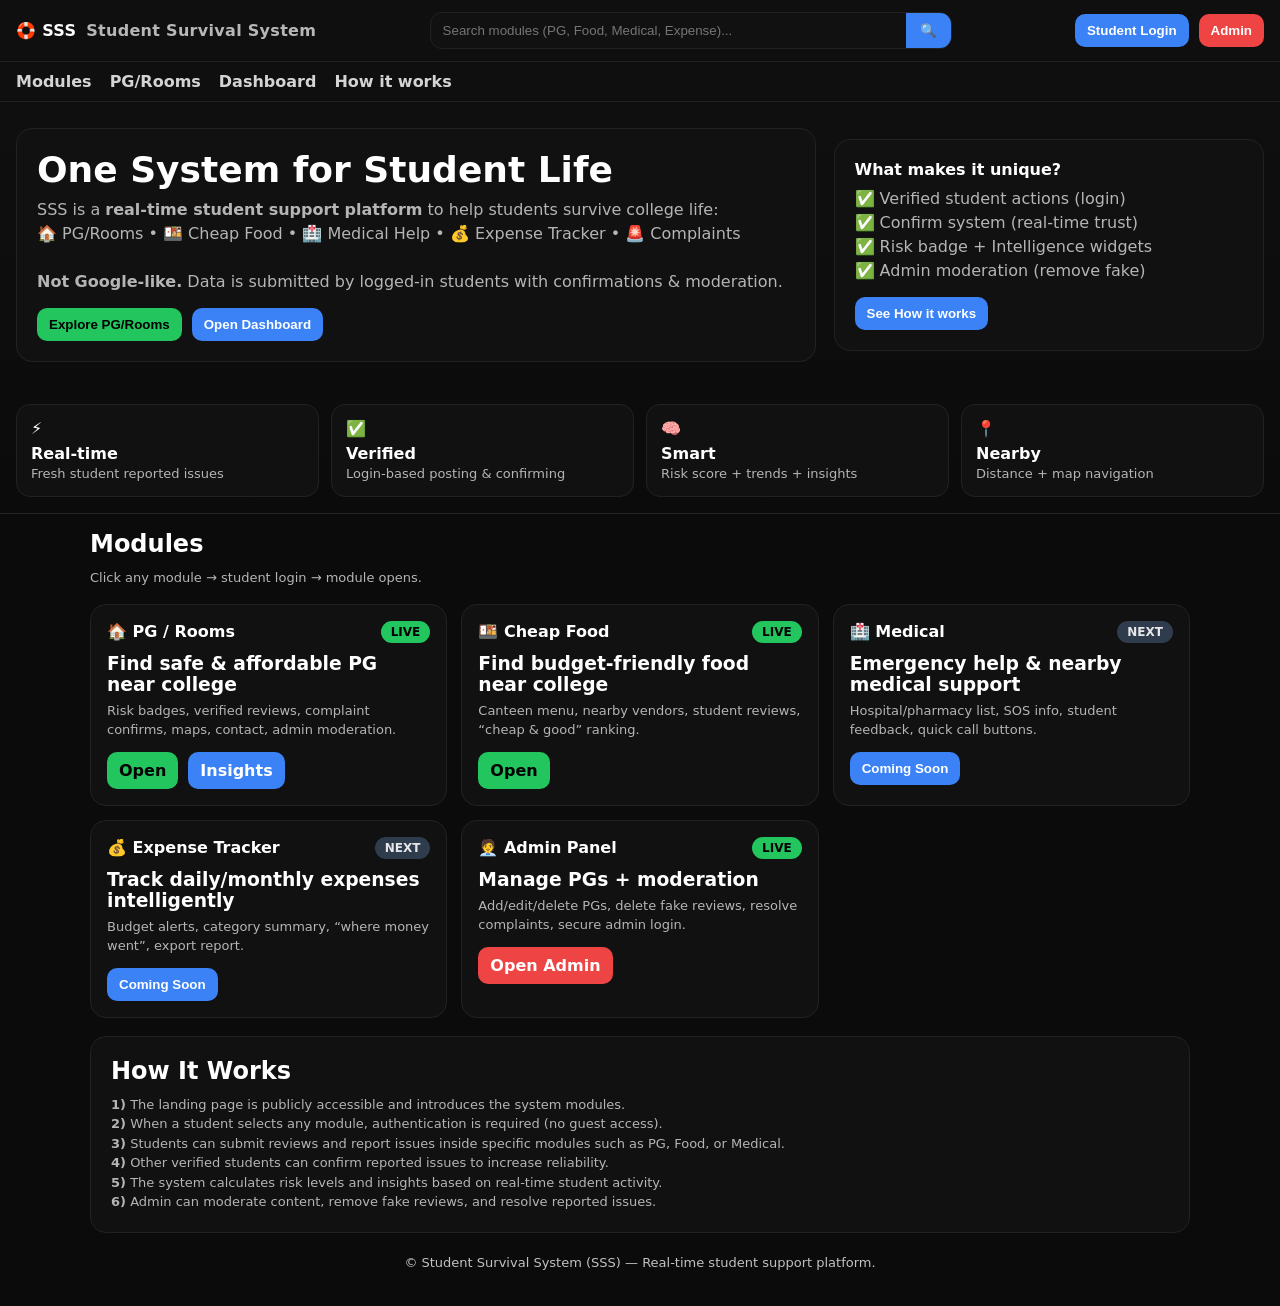
==== frontend/index.html @ 36bdc84c "Initial commit for project sss" ====
<!DOCTYPE html>
<html>
<head>
  <meta charset="UTF-8" />
  <title>Student Survival System (SSS)</title>

  <!-- Dark UI kit (create this file if not made yet) -->
  <link rel="stylesheet" href="../assets/css/ui-kit.css">

  <style>
    /* If ui-kit.css not created yet, this fallback keeps it black */
    body{ background:#0b0b0b; color:#fff; font-family:system-ui, Arial; margin:0; }
    .container{ max-width:1100px; margin:0 auto; padding:16px; }
    .topbar{ background:#0f0f0f; border-bottom:1px solid #222; }
    .nav{ display:flex; gap:14px; align-items:center; justify-content:space-between; padding:12px 16px; }
    .brand{ display:flex; gap:10px; align-items:center; font-weight:800; letter-spacing:.3px; }
    .search{ flex:1; max-width:520px; display:flex; align-items:center; background:#111; border:1px solid #222; border-radius:12px; overflow:hidden; }
    .search input{ flex:1; background:transparent; border:none; outline:none; color:#fff; padding:10px 12px; }
    .search button{ background:#3b82f6; border:none; color:#fff; padding:10px 14px; cursor:pointer; }
    .right{ display:flex; gap:10px; align-items:center; }
    .btn{ padding:9px 12px; border-radius:10px; border:none; cursor:pointer; font-weight:700; }
    .btn.blue{ background:#3b82f6; color:#fff; }
    .btn.green{ background:#22c55e; color:#000; }
    .btn.red{ background:#ef4444; color:#fff; }
    .menu{ background:#0f0f0f; border-bottom:1px solid #222; }
    .menuRow{ display:flex; gap:18px; padding:10px 16px; overflow:auto; }
    .menuRow a{ color:#eaeaea; text-decoration:none; font-weight:700; opacity:.9; }
    .menuRow a:hover{ opacity:1; }
    .hero{ background:linear-gradient(180deg,#0f0f0f,#0b0b0b); border-bottom:1px solid #222; }
    .heroGrid{ display:grid; grid-template-columns:1.3fr .7fr; gap:18px; padding:26px 16px; align-items:center; }
    .heroCard{ background:#111; border:1px solid #222; border-radius:16px; padding:20px; }
    .heroTitle{ font-size:36px; margin:0; }
    .heroSub{ color:#b5b5b5; margin-top:8px; line-height:1.5; }
    .heroActions{ margin-top:14px; display:flex; gap:10px; flex-wrap:wrap; }
    .featureRow{ display:grid; grid-template-columns:repeat(4,1fr); gap:12px; padding:16px; }
    .feature{ background:#111; border:1px solid #222; border-radius:14px; padding:14px; }
    .feature b{ display:block; margin-top:6px; }
    .feature span{ color:#b5b5b5; font-size:13px; }
    .grid{ display:grid; grid-template-columns:repeat(3,1fr); gap:14px; margin-top:16px; }
    .mod{ background:#111; border:1px solid #222; border-radius:16px; padding:16px; cursor:pointer; transition:.15s; }
    .mod:hover{ transform:translateY(-2px); border-color:#333; }
    .modTop{ display:flex; justify-content:space-between; align-items:center; }
    .tag{ padding:4px 10px; border-radius:999px; font-size:12px; font-weight:800; }
    .tLive{ background:#22c55e; color:#000; }
    .tSoon{ background:#334155; color:#fff; opacity:.9; }
    .mod h3{ margin:10px 0 6px 0; }
    .muted{ color:#b5b5b5; font-size:13px; line-height:1.5; }
    .modBtns{ display:flex; gap:10px; margin-top:12px; flex-wrap:wrap; }
    .linkBtn{ text-decoration:none; display:inline-block; }
    .foot{ margin-top:22px; opacity:.75; font-size:13px; text-align:center; padding-bottom:20px; }
    @media(max-width:900px){ .heroGrid{ grid-template-columns:1fr; } .grid{ grid-template-columns:1fr; } .featureRow{ grid-template-columns:1fr 1fr; } }
    @media(max-width:520px){ .featureRow{ grid-template-columns:1fr; } }
  </style>

</head>

<body>

<!-- TOP BAR -->
<div class="topbar">
  <div class="nav">
    <div class="brand">🛟 SSS <span style="opacity:.7;font-weight:700;">Student Survival System</span></div>

    <div class="search">
      <input id="q" placeholder="Search modules (PG, Food, Medical, Expense)..." />
      <button onclick="quickSearch()">🔍</button>
    </div>

    <div class="right">
  <span id="studentStatus" style="opacity:.85;font-weight:700;"></span>

  <button class="btn blue" id="studentLoginBtn">Student Login</button>

  <button class="btn red" id="studentLogoutBtn" style="display:none;">Logout</button>

  <button class="btn red" onclick="goAdmin()">Admin</button>
</div>
  </div>
</div>

<!-- MENU -->
<div class="menu">
  <div class="menuRow">
    <a href="#" onclick="scrollToMods();return false;">Modules</a>
    <a href="#" onclick="goStudent('pg.html');return false;">PG/Rooms</a>
    
    <a href="#" onclick="goStudent('dashboard.html');return false;">Dashboard</a>
    <a href="#" onclick="scrollToHow();return false;">How it works</a>
  </div>
</div>

<!-- HERO -->
<div class="hero">
  <div class="heroGrid">
    <div class="heroCard">
      <h1 class="heroTitle">One System for Student Life</h1>
      <div class="heroSub">
        SSS is a <b>real-time student support platform</b> to help students survive college life:
        <br>🏠 PG/Rooms • 🍱 Cheap Food • 🏥 Medical Help • 💰 Expense Tracker • 🚨 Complaints
        <br><br>
        <b>Not Google-like.</b> Data is submitted by logged-in students with confirmations & moderation.
      </div>

      <div class="heroActions">
        <button class="btn green" onclick="goStudent('pg.html')">Explore PG/Rooms</button>
        <button class="btn blue" onclick="goStudent('dashboard.html')">Open Dashboard</button>
      </div>
    </div>

    <div class="heroCard">
      <b>What makes it unique?</b>
      <div class="heroSub">
        ✅ Verified student actions (login)<br>
        ✅ Confirm system (real-time trust)<br>
        ✅ Risk badge + Intelligence widgets<br>
        ✅ Admin moderation (remove fake)<br>
      </div>
      <div class="heroActions">
        <button class="btn blue" onclick="scrollToHow()">See How it works</button>
      </div>
    </div>
  </div>

  <!-- Feature Row -->
  <div class="featureRow">
    <div class="feature">⚡ <b>Real-time</b><span>Fresh student reported issues</span></div>
    <div class="feature">✅ <b>Verified</b><span>Login-based posting & confirming</span></div>
    <div class="feature">🧠 <b>Smart</b><span>Risk score + trends + insights</span></div>
    <div class="feature">📍 <b>Nearby</b><span>Distance + map navigation</span></div>
  </div>
</div>

<!-- MODULES -->
<div class="container" id="mods">
  <h2 style="margin:0 0 10px 0;">Modules</h2>
  <div class="muted">Click any module → student login → module opens.</div>

  <div class="grid">

    <!-- PG -->
    <div class="mod" onclick="goStudent('pg.html')">
      <div class="modTop">
        <b>🏠 PG / Rooms</b>
        <span class="tag tLive">LIVE</span>
      </div>
      <h3>Find safe & affordable PG near college</h3>
      <div class="muted">
        Risk badges, verified reviews, complaint confirms, maps, contact, admin moderation.
      </div>
      <div class="modBtns">
        <a class="linkBtn btn green" href="#" onclick="goStudent('pg.html');event.stopPropagation();return false;">Open</a>
        <a class="linkBtn btn blue" href="#" onclick="goStudent('dashboard.html');event.stopPropagation();return false;">Insights</a>
      </div>
    </div>


    <!-- Food -->
    <div class="mod" onclick="location.href='food.html'">
      <div class="modTop">
        <b>🍱 Cheap Food</b>
        <span class="tag tLive">LIVE</span>
      </div>
      <h3>Find budget-friendly food near college</h3>
      <div class="muted">
        Canteen menu, nearby vendors, student reviews, “cheap & good” ranking.
      </div>
      <div class="modBtns">
        <a class="linkBtn btn green" href="food.html" onclick="event.stopPropagation();">Open</a>
      </div>
    </div>

    <!-- Medical -->
    <div class="mod" onclick="goStudent('#')">
      <div class="modTop">
        <b>🏥 Medical</b>
        <span class="tag tSoon">NEXT</span>
      </div>
      <h3>Emergency help & nearby medical support</h3>
      <div class="muted">
        Hospital/pharmacy list, SOS info, student feedback, quick call buttons.
      </div>
      <div class="modBtns">
        <button class="btn blue" onclick="event.stopPropagation();alert('Medical module will be added next');">Coming Soon</button>
      </div>
    </div>

    <!-- Expense -->
    <div class="mod" onclick="goStudent('#')">
      <div class="modTop">
        <b>💰 Expense Tracker</b>
        <span class="tag tSoon">NEXT</span>
      </div>
      <h3>Track daily/monthly expenses intelligently</h3>
      <div class="muted">
        Budget alerts, category summary, “where money went”, export report.
      </div>
      <div class="modBtns">
        <button class="btn blue" onclick="event.stopPropagation();alert('Expense tracker will be added next');">Coming Soon</button>
      </div>
    </div>

    <!-- Admin -->
    <div class="mod" onclick="goAdmin()">
      <div class="modTop">
        <b>🧑‍💼 Admin Panel</b>
        <span class="tag tLive">LIVE</span>
      </div>
      <h3>Manage PGs + moderation</h3>
      <div class="muted">
        Add/edit/delete PGs, delete fake reviews, resolve complaints, secure admin login.
      </div>
      <div class="modBtns">
        <a class="linkBtn btn red" href="#" onclick="goAdmin();event.stopPropagation();return false;">Open Admin</a>
      </div>
    </div>

  </div>

  <!-- HOW IT WORKS -->
  <div class="heroCard" id="how" style="margin-top:18px;">
  <h2 style="margin:0 0 10px 0;">How It Works</h2>
  <div class="muted">
    <b>1)</b> The landing page is publicly accessible and introduces the system modules.<br>
    <b>2)</b> When a student selects any module, authentication is required (no guest access).<br>
    <b>3)</b> Students can submit reviews and report issues inside specific modules such as PG, Food, or Medical.<br>
    <b>4)</b> Other verified students can confirm reported issues to increase reliability.<br>
    <b>5)</b> The system calculates risk levels and insights based on real-time student activity.<br>
    <b>6)</b> Admin can moderate content, remove fake reviews, and resolve reported issues.
  </div>
</div>


  <div class="foot">
    © Student Survival System (SSS) — Real-time student support platform.
  </div>
</div>

<script>

  
let IS_LOGGED_IN = false;

async function initStudentAuth() {
  try {
    const res = await fetch("../backend/auth/me.php", { cache: "no-store" });
    const me = await res.json();

    IS_LOGGED_IN = !!me.loggedIn;

    const statusEl = document.getElementById("studentStatus");
    const loginBtn = document.getElementById("studentLoginBtn");
    const logoutBtn = document.getElementById("studentLogoutBtn");

    if (IS_LOGGED_IN) {
      if (statusEl) statusEl.textContent = "👤 " + (me.student_name || "Student");

      if (loginBtn) {
        loginBtn.textContent = "Open Dashboard";
        loginBtn.onclick = () => window.location.href = "dashboard.html";
      }

      if (logoutBtn) {
        logoutBtn.style.display = "inline-block";
        logoutBtn.onclick = () => {
          fetch("../backend/auth/logout.php")
            .then(() => window.location.href = "index.html");
        };
      }
    } else {
      if (statusEl) statusEl.textContent = "";

      if (loginBtn) {
        loginBtn.textContent = "Student Login";
        loginBtn.onclick = () => window.location.href = "login.html?next=index.html";
      }

      if (logoutBtn) logoutBtn.style.display = "none";
    }
  } catch (e) {
    IS_LOGGED_IN = false;
  }
}


  function goStudent(page){
  if(page === "#" || !page){
    alert("This module will be added next.");
    return;
  }

  // ✅ If already logged in → open module directly
  if(IS_LOGGED_IN){
    window.location.href = page;
    return;
  }

  // ❌ Not logged in → go login first
  window.location.href = "login.html?next=" + encodeURIComponent(page);
}


function goAdmin(){
  // admin login page in backend/admin
  window.location.href = "../backend/admin/login.php";
}

function scrollToMods(){
  document.getElementById("mods").scrollIntoView({behavior:"smooth"});
}

function scrollToHow(){
  document.getElementById("how").scrollIntoView({behavior:"smooth"});
}

function quickSearch(){
  const q = (document.getElementById("q").value || "").toLowerCase();
  if(q.includes("pg")) return goStudent("pg.html");
  if(q.includes("dash")) return goStudent("dashboard.html");
  if(q.includes("food")) return window.location.href="food.html";
  if(q.includes("medical")) return alert("Medical module will be added next.");
  if(q.includes("expense")) return alert("Expense module will be added next.");
  alert("Try: pg, complaints, dashboard, food, medical, expense");
}

 initStudentAuth();
</script>

</body>
</html>
---- assets/css/ui-kit.css ----
/* UI KIT - Dark theme */
:root{
  --bg:#0b0b0b;
  --card:#111;
  --card2:#161616;
  --border:#222;
  --text:#fff;
  --muted:#b5b5b5;
  --blue:#3b82f6;
  --green:#22c55e;
  --red:#ef4444;
  --yellow:#facc15;
}

body{
  margin:0;
  font-family:system-ui, Arial;
  background:var(--bg);
  color:var(--text);
}

.container{
  max-width:1100px;
  margin:0 auto;
  padding:16px;
}

.topbar{
  background:#0f0f0f;
  border-bottom:1px solid var(--border);
}

.nav{
  display:flex;
  gap:14px;
  align-items:center;
  justify-content:space-between;
  padding:12px 16px;
}

.brand{
  display:flex;
  gap:10px;
  align-items:center;
  font-weight:800;
  letter-spacing:.3px;
}

.search{
  flex:1;
  max-width:520px;
  display:flex;
  align-items:center;
  background:var(--card);
  border:1px solid var(--border);
  border-radius:12px;
  overflow:hidden;
}

.search input{
  flex:1;
  background:transparent;
  border:none;
  outline:none;
  color:var(--text);
  padding:10px 12px;
}

.search button{
  background:var(--blue);
  border:none;
  color:#fff;
  padding:10px 14px;
  cursor:pointer;
}

.right{
  display:flex;
  gap:10px;
  align-items:center;
}

.pill{
  padding:6px 10px;
  background:var(--card);
  border:1px solid var(--border);
  border-radius:999px;
  font-size:13px;
  color:var(--muted);
}

.btn{
  padding:9px 12px;
  border-radius:10px;
  border:none;
  cursor:pointer;
  font-weight:700;
}
.btn.red{ background:var(--red); color:#fff; }
.btn.green{ background:var(--green); color:#000; }
.btn.blue{ background:var(--blue); color:#fff; }

.menu{
  background:#0f0f0f;
  border-bottom:1px solid var(--border);
}
.menuRow{
  display:flex;
  gap:18px;
  padding:10px 16px;
  overflow:auto;
}
.menuRow a{
  color:#eaeaea;
  text-decoration:none;
  font-weight:700;
  opacity:.9;
}
.menuRow a:hover{ opacity:1; }

.hero{
  background:linear-gradient(180deg,#0f0f0f, #0b0b0b);
  border-bottom:1px solid var(--border);
}
.heroGrid{
  display:grid;
  grid-template-columns:1.3fr .7fr;
  gap:18px;
  padding:26px 16px;
  align-items:center;
}
.heroCard{
  background:var(--card);
  border:1px solid var(--border);
  border-radius:16px;
  padding:20px;
}
.heroTitle{ font-size:34px; margin:0; }
.heroSub{ color:var(--muted); margin-top:8px; line-height:1.4; }
.heroActions{ margin-top:14px; display:flex; gap:10px; flex-wrap:wrap; }

.featureRow{
  display:grid;
  grid-template-columns:repeat(4,1fr);
  gap:12px;
  padding:16px;
}
.feature{
  background:var(--card);
  border:1px solid var(--border);
  border-radius:14px;
  padding:14px;
}
.feature b{ display:block; margin-top:6px; }
.feature span{ color:var(--muted); font-size:13px; }

@media(max-width:900px){
  .heroGrid{ grid-template-columns:1fr; }
  .featureRow{ grid-template-columns:1fr 1fr; }
}
@media(max-width:520px){
  .featureRow{ grid-template-columns:1fr; }
}
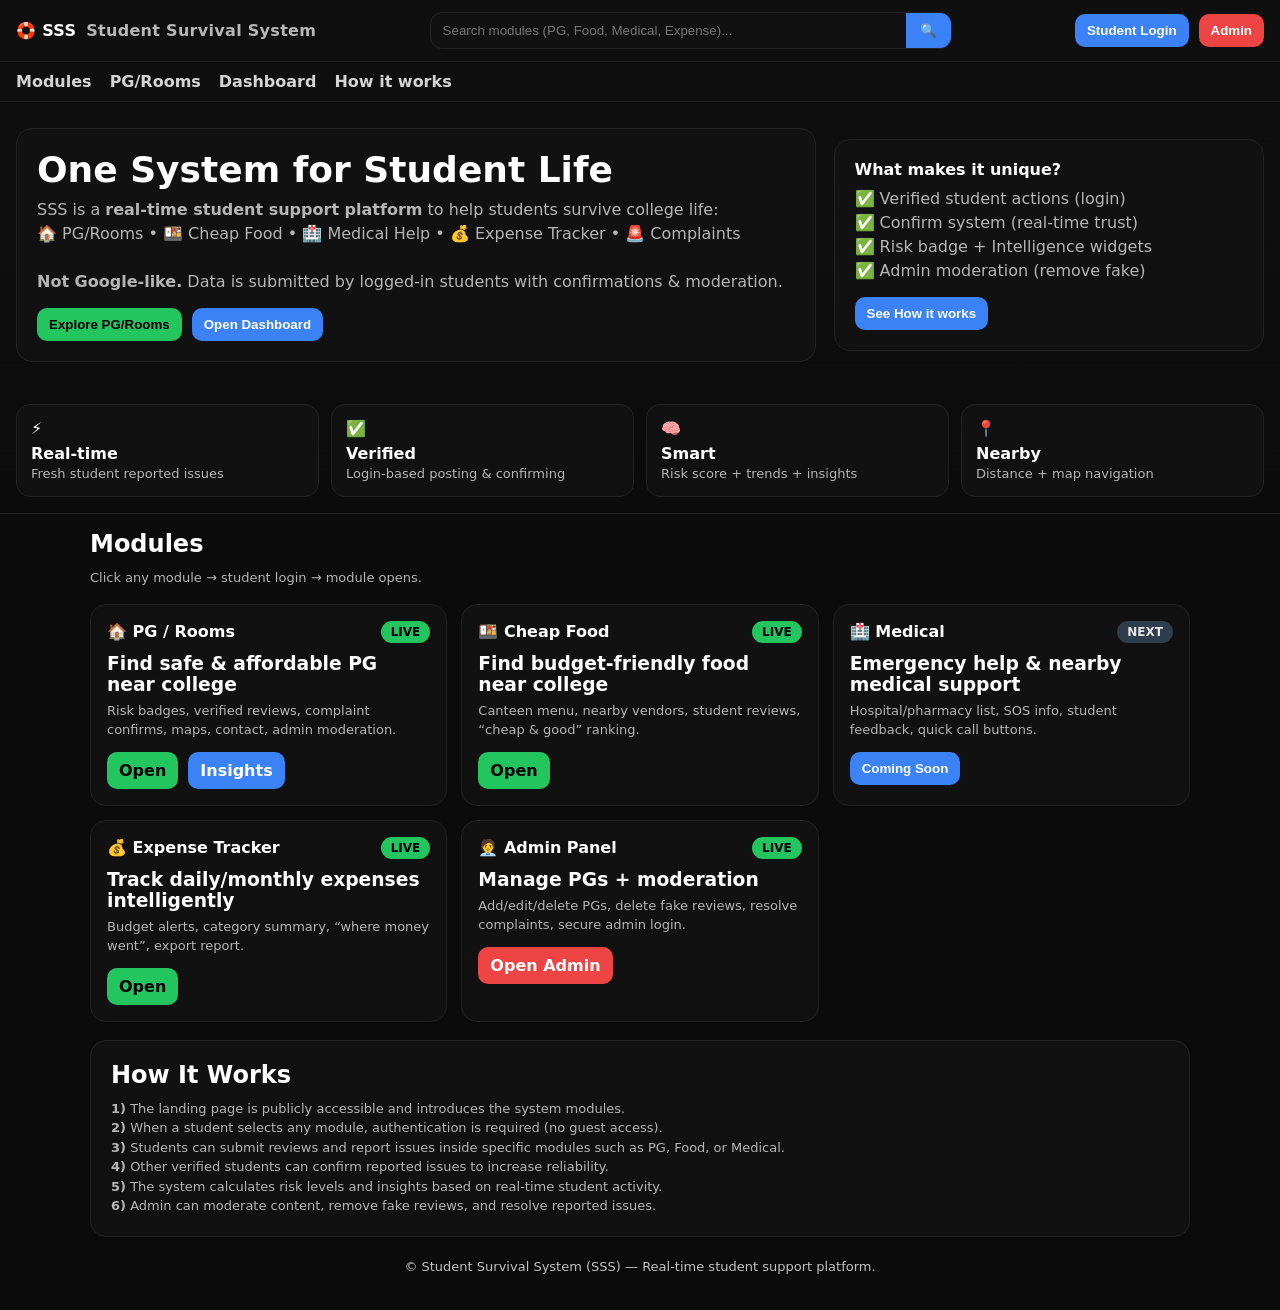
==== commit ad9c2583: "expense tracker module added with basic UI and API endpoints for adding, listing, summarizing expens" ====
--- a/frontend/index.html
+++ b/frontend/index.html
@@ -4,11 +4,11 @@
   <meta charset="UTF-8" />
   <title>Student Survival System (SSS)</title>
 
-  <!-- Dark UI kit (create this file if not made yet) -->
+  
   <link rel="stylesheet" href="../assets/css/ui-kit.css">
 
   <style>
-    /* If ui-kit.css not created yet, this fallback keeps it black */
+    
     body{ background:#0b0b0b; color:#fff; font-family:system-ui, Arial; margin:0; }
     .container{ max-width:1100px; margin:0 auto; padding:16px; }
     .topbar{ background:#0f0f0f; border-bottom:1px solid #222; }
@@ -185,17 +185,17 @@
     </div>
 
     <!-- Expense -->
-    <div class="mod" onclick="goStudent('#')">
+    <div class="mod" onclick="goStudent('expense.html')">
       <div class="modTop">
         <b>💰 Expense Tracker</b>
-        <span class="tag tSoon">NEXT</span>
+        <span class="tag tLive">LIVE</span>
       </div>
       <h3>Track daily/monthly expenses intelligently</h3>
       <div class="muted">
         Budget alerts, category summary, “where money went”, export report.
       </div>
       <div class="modBtns">
-        <button class="btn blue" onclick="event.stopPropagation();alert('Expense tracker will be added next');">Coming Soon</button>
+       <a class="linkBtn btn green" href="expense.html" onclick="event.stopPropagation();">Open</a>  
       </div>
     </div>
 
@@ -318,7 +318,7 @@
   if(q.includes("dash")) return goStudent("dashboard.html");
   if(q.includes("food")) return window.location.href="food.html";
   if(q.includes("medical")) return alert("Medical module will be added next.");
-  if(q.includes("expense")) return alert("Expense module will be added next.");
+  if(q.includes("expense")) return window.location.href="expense.html";
   alert("Try: pg, complaints, dashboard, food, medical, expense");
 }
 
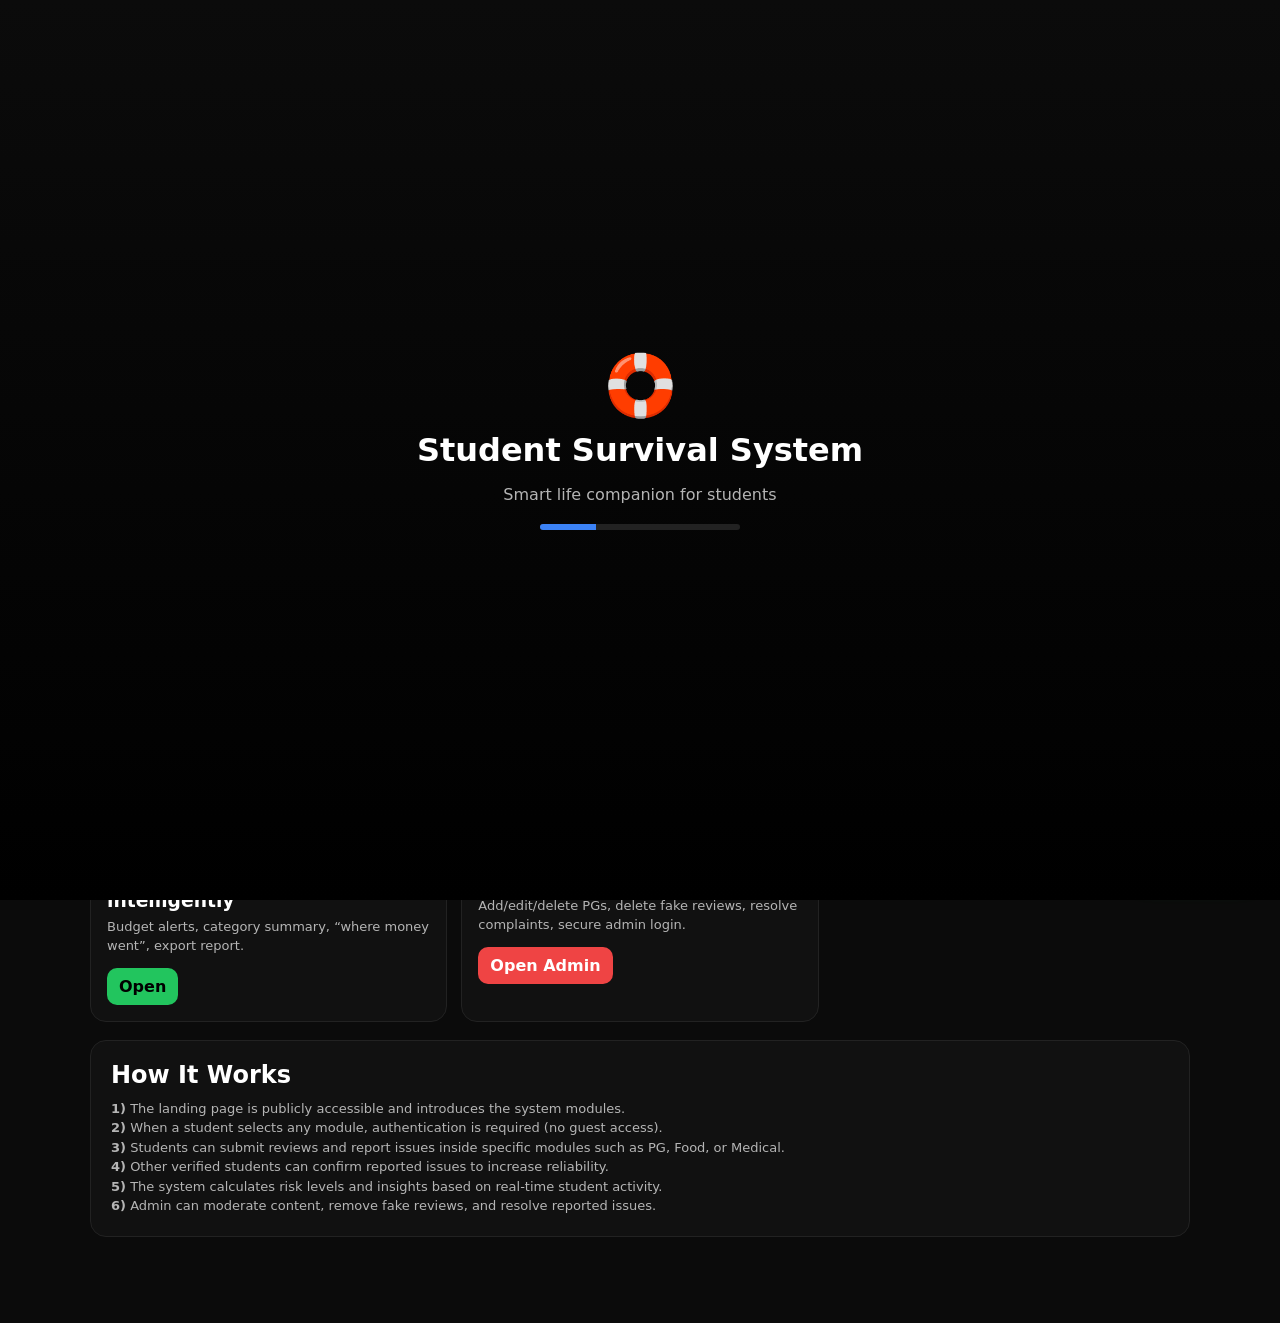
==== commit 2f765386: "last stage of the commit ." ====
--- a/frontend/index.html
+++ b/frontend/index.html
@@ -8,6 +8,40 @@
   <link rel="stylesheet" href="../assets/css/ui-kit.css">
 
   <style>
+
+    /* ===== STICKY HEADER ===== */
+.topbar{
+  position: sticky;
+  top: 0;
+  z-index: 1000;
+}
+
+/* ===== STICKY MENU ===== */
+.menu{
+  position: sticky;
+  top: 60px; /* adjust if needed */
+  z-index: 999;
+}
+
+/* ===== FOOTER FIX ===== */
+body{
+  display: flex;
+  flex-direction: column;
+  min-height: 100vh;
+}
+
+.container{
+  flex: 1;
+}
+
+/* ===== STICKY FOOTER ===== */
+.foot{
+  position: sticky;
+  bottom: 0;
+  background:#0f0f0f;
+  border-top:1px solid #222;
+  padding:12px;
+}
     
     body{ background:#0b0b0b; color:#fff; font-family:system-ui, Arial; margin:0; }
     .container{ max-width:1100px; margin:0 auto; padding:16px; }
@@ -50,11 +84,200 @@
     .foot{ margin-top:22px; opacity:.75; font-size:13px; text-align:center; padding-bottom:20px; }
     @media(max-width:900px){ .heroGrid{ grid-template-columns:1fr; } .grid{ grid-template-columns:1fr; } .featureRow{ grid-template-columns:1fr 1fr; } }
     @media(max-width:520px){ .featureRow{ grid-template-columns:1fr; } }
+
+    /* 🔥 SPLASH FULL SCREEN */
+#splash{
+  position:fixed;
+  top:0; left:0;
+  width:100%;
+  height:100vh;
+  background:linear-gradient(180deg,#0b0b0b,#000);
+  display:flex;
+  align-items:center;
+  justify-content:center;
+  z-index:99999;
+  transition:opacity 1s ease, visibility 1s;
+}
+
+.splash-box{
+  text-align:center;
+  animation:fadeIn 1.5s ease;
+}
+
+/* 🛟 LOGO ANIMATION */
+.logo{
+  font-size:60px;
+  animation:logoPop 1.5s ease;
+}
+
+@keyframes logoPop{
+  0%{ transform:scale(0.5); opacity:0; }
+  60%{ transform:scale(1.2); }
+  100%{ transform:scale(1); opacity:1; }
+}
+
+.splash-box h1{
+  margin:10px 0 5px;
+}
+
+.splash-box p{
+  opacity:0.7;
+}
+
+/* 📊 PROGRESS BAR */
+.progress{
+  width:200px;
+  height:6px;
+  background:#222;
+  border-radius:10px;
+  margin:20px auto;
+  overflow:hidden;
+}
+
+#bar{
+  width:0%;
+  height:100%;
+  background:#3b82f6;
+  transition:width 0.2s;
+}
+
+/* FADE OUT */
+.hide{
+  opacity:0;
+  visibility:hidden;
+}
+
+/* TEXT FADE */
+@keyframes fadeIn{
+  from{opacity:0; transform:translateY(10px);}
+  to{opacity:1; transform:translateY(0);}
+}
+
+/* ===== AI UI ===== */
+#aiContainer{
+  position:fixed;
+  bottom:20px;
+  right:20px;
+  z-index:999;
+  display:flex;
+  flex-direction:column;
+  align-items:flex-end;
+}
+
+#aiBtn{
+  padding:12px 18px;
+  border-radius:30px;
+  background:#0f172a;
+  color:#22c55e;
+  border:2px solid #22c55e;
+  font-weight:bold;
+  cursor:pointer;
+
+  box-shadow:
+    0 0 5px #22c55e,
+    0 0 10px #22c55e,
+    0 0 20px #22c55e;
+
+  transition:0.3s;
+  animation: floatLR 4s infinite ease-in-out;
+}
+
+#aiBtn:hover{
+  transform:scale(1.1);
+  box-shadow:
+    0 0 10px #22c55e,
+    0 0 20px #22c55e,
+    0 0 40px #22c55e;
+}
+
+#aiBox{
+  width:300px;
+  background:#020617;
+  border:1px solid #1f2937;
+  border-radius:12px;
+  padding:10px;
+  margin-bottom:10px;
+  display:none;
+  flex-direction:column;
+}
+
+#chatArea{
+  height:200px;
+  overflow:auto;
+  font-size:14px;
+  margin-bottom:8px;
+}
+
+#aiInput{
+  width:100%;
+  padding:8px;
+  border-radius:8px;
+  border:none;
+  margin-bottom:6px;
+  background:#111827;
+  color:white;
+}
+
+#aiBox button{
+  width:100%;
+  padding:8px;
+  border:none;
+  border-radius:8px;
+  background:#22c55e;
+  cursor:pointer;
+}
+
+@keyframes floatLR{
+  0% { transform: translateX(0px); }
+  50% { transform: translateX(-10px); }
+  100% { transform: translateX(0px); }
+}
+
+/* CHAT BUBBLES */
+.msg{
+  padding:8px 10px;
+  border-radius:10px;
+  margin-bottom:6px;
+  max-width:80%;
+}
+
+.user{
+  background:#22c55e;
+  color:#000;
+  align-self:flex-end;
+}
+
+.bot{
+  background:#1f2937;
+  color:#fff;
+  align-self:flex-start;
+}
   </style>
 
 </head>
 
 <body>
+
+  <!-- 🔥 ULTRA SPLASH SCREEN -->
+<div id="splash">
+  <div class="splash-box">
+
+    <!-- LOGO -->
+    <div class="logo">🛟</div>
+
+    <h1>Student Survival System</h1>
+    <p>Smart life companion for students</p>
+
+    <!-- PROGRESS BAR -->
+    <div class="progress">
+      <div id="bar"></div>
+    </div>
+
+  </div>
+</div>
+
+<!-- 🔊 SOUND -->
+<audio id="introSound" src="https://cdn.pixabay.com/download/audio/2022/03/15/audio_c8b1c9a9f2.mp3?filename=interface-124464.mp3"></audio>
 
 <!-- TOP BAR -->
 <div class="topbar">
@@ -170,17 +393,17 @@
     </div>
 
     <!-- Medical -->
-    <div class="mod" onclick="goStudent('#')">
+    <div class="mod" onclick="goStudent('medical.html')">
       <div class="modTop">
         <b>🏥 Medical</b>
-        <span class="tag tSoon">NEXT</span>
+        <span class="tag tLive">LIVE</span>
       </div>
       <h3>Emergency help & nearby medical support</h3>
       <div class="muted">
         Hospital/pharmacy list, SOS info, student feedback, quick call buttons.
       </div>
       <div class="modBtns">
-        <button class="btn blue" onclick="event.stopPropagation();alert('Medical module will be added next');">Coming Soon</button>
+        <a class="linkBtn btn green" href="medical.html" onclick="event.stopPropagation();">Open</a>
       </div>
     </div>
 
@@ -317,13 +540,221 @@
   if(q.includes("pg")) return goStudent("pg.html");
   if(q.includes("dash")) return goStudent("dashboard.html");
   if(q.includes("food")) return window.location.href="food.html";
-  if(q.includes("medical")) return alert("Medical module will be added next.");
+  if(q.includes("medical")) return window.location.href="medical.html";
   if(q.includes("expense")) return window.location.href="expense.html";
   alert("Try: pg, complaints, dashboard, food, medical, expense");
 }
 
  initStudentAuth();
+
+ // 🔥 SPLASH LOGIC
+window.addEventListener("load", ()=>{
+
+  const bar = document.getElementById("bar");
+  const splash = document.getElementById("splash");
+  const sound = document.getElementById("introSound");
+
+  let progress = 0;
+
+  // 🔊 play sound (only once)
+  setTimeout(()=>{
+    sound.play().catch(()=>{});
+  },300);
+
+  // 📊 progress animation
+  const interval = setInterval(()=>{
+    progress += Math.random()*20;
+
+    if(progress >= 100){
+      progress = 100;
+      clearInterval(interval);
+
+      // hide splash
+      setTimeout(()=>{
+        splash.classList.add("hide");
+      },400);
+    }
+
+    bar.style.width = progress + "%";
+
+  },400);
+
+});
+
+
 </script>
-
+<script>
+function toggleAI(){
+  const box = document.getElementById("aiBox");
+  box.style.display = box.style.display==="none" ? "block" : "none";
+}
+
+function addMsg(text, isUser=false){
+  const div = document.createElement("div");
+  div.style.marginBottom="6px";
+  div.innerHTML = isUser ? "🧑 "+text : "🤖 "+text;
+  document.getElementById("chatArea").appendChild(div);
+}
+
+
+async function sendAI(){
+  const input = document.getElementById("aiInput");
+  const msg = input.value.trim();
+  if(!msg) return;
+
+  addMsg(msg, true);
+  input.value="";
+
+  try{
+    const res = await fetch("../backend/api/ai-chat.php", {
+      method:"POST",
+      headers:{ "Content-Type":"application/json" },
+      body: JSON.stringify({ message: msg })
+    });
+
+    const data = await res.json();
+
+    const reply =
+      data.choices?.[0]?.message?.content || "No response";
+
+    addMsg(reply);
+
+  }catch(err){
+    addMsg("❌ AI not working");
+  }
+}
+
+</script>
+<script>
+function addMsg(text, isUser=false){
+  const div = document.createElement("div");
+  div.style.marginBottom="8px";
+  div.innerHTML = isUser ? "🧑 " + text : "🤖 " + text;
+  document.getElementById("chatArea").appendChild(div);
+  div.scrollIntoView();
+}
+
+function analyzeIntent(msg){
+  msg = msg.toLowerCase();
+
+  return {
+    project: msg.includes("project") || msg.includes("sss"),
+    pg: msg.includes("pg") || msg.includes("hostel"),
+    complaint: msg.includes("complaint") || msg.includes("issue"),
+    review: msg.includes("review") || msg.includes("rating"),
+    medical: msg.includes("medical") || msg.includes("hospital"),
+    food: msg.includes("food") || msg.includes("mess"),
+    tech: msg.includes("tech") || msg.includes("technology"),
+    benefit: msg.includes("benefit") || msg.includes("why"),
+    working: msg.includes("how") || msg.includes("working"),
+    emergency: msg.includes("emergency") || msg.includes("urgent")
+  };
+}
+
+function smartReply(msg){
+  const intent = analyzeIntent(msg);
+  let reply = "";
+
+  if(msg.includes("full explain")){
+  return "SSS is a complete platform helping students with PG, food, and medical. It uses React, PHP, MySQL and includes smart features like complaint verification and risk detection.";
+}
+
+  // 🧠 PROJECT OVERVIEW
+  if(intent.project){
+    reply += "📌 *Student Survival System (SSS)* helps students manage daily survival in a new city.\n";
+  }
+
+  // 🏠 PG
+  if(intent.pg){
+    reply += "🏠 PG Module:\n- Find PG by price & distance\n- View reviews & complaints\n- Risk analysis (Safe / Warning / High Risk)\n\n";
+  }
+
+  // 🚨 COMPLAINT
+  if(intent.complaint){
+    reply += "🚨 Complaint System:\n- Students report issues (water, food, etc.)\n- Others confirm complaints\n- Severity increases automatically\n\n";
+  }
+
+  // ⭐ REVIEW
+  if(intent.review){
+    reply += "⭐ Review System:\n- Ratings (1–5)\n- Issue tagging\n- Helps students choose better PG\n\n";
+  }
+
+  // 🏥 MEDICAL
+  if(intent.medical){
+    reply += "🏥 Medical Support:\n- Shows nearest hospitals\n- Distance calculation\n- Emergency call feature\n\n";
+  }
+
+  // 🍱 FOOD
+  if(intent.food){
+    reply += "🍱 Food Module:\n- Find mess/tiffin services\n- Affordable food options\n\n";
+  }
+
+  // ⚙️ TECH
+  if(intent.tech){
+    reply += "⚙️ Tech Stack:\n- React (Frontend)\n- PHP (Backend)\n- MySQL (Database)\n- Leaflet (Maps)\n\n";
+  }
+
+  // 🎯 BENEFITS
+  if(intent.benefit){
+    reply += "🎯 Benefits:\n- All-in-one student solution\n- Saves time & money\n- Improves safety\n\n";
+  }
+
+  // 🚑 EMERGENCY
+  if(intent.emergency){
+    reply += "🚑 Emergency:\n- One-click call to nearest hospital\n- Fast response system\n\n";
+  }
+
+  // ❓ DEFAULT
+  if(reply === ""){
+    reply = "🤖 I can explain your project, PG system, medical help, complaints, or tech stack. Try asking:\n- How PG system works?\n- Explain project\n- What is tech stack?";
+  }
+
+  // 🤝 FOLLOW-UP
+  reply += "\n👉 Want me to explain any module in detail?";
+
+  return reply;
+}
+
+function sendAI(){
+  const input = document.getElementById("aiInput");
+  const msg = input.value.trim();
+  if(!msg) return;
+
+  addMsg(msg, true);
+  input.value="";
+
+  // ⏳ thinking effect
+  const thinking = document.createElement("div");
+  thinking.innerHTML = "🤖 Thinking...";
+  thinking.id = "thinking";
+  document.getElementById("chatArea").appendChild(thinking);
+
+  setTimeout(()=>{
+    thinking.remove();
+
+    const reply = smartReply(msg);
+    addMsg(reply);
+
+  }, 600);
+}
+</script>
+<!-- 🤖 AI CONTAINER -->
+<div id="aiContainer">
+
+  <!-- CHAT BOX -->
+  <div id="aiBox">
+    <div style="font-weight:bold;margin-bottom:8px;">🤖 Ask Me</div>
+
+    <div id="chatArea"></div>
+
+    <input id="aiInput" placeholder="Ask about project..." />
+
+    <button onclick="sendAI()">Send</button>
+  </div>
+
+  <!-- BUTTON -->
+  <div id="aiBtn" onclick="toggleAI()">🤖 Ask Me</div>
+
+</div>
 </body>
 </html>
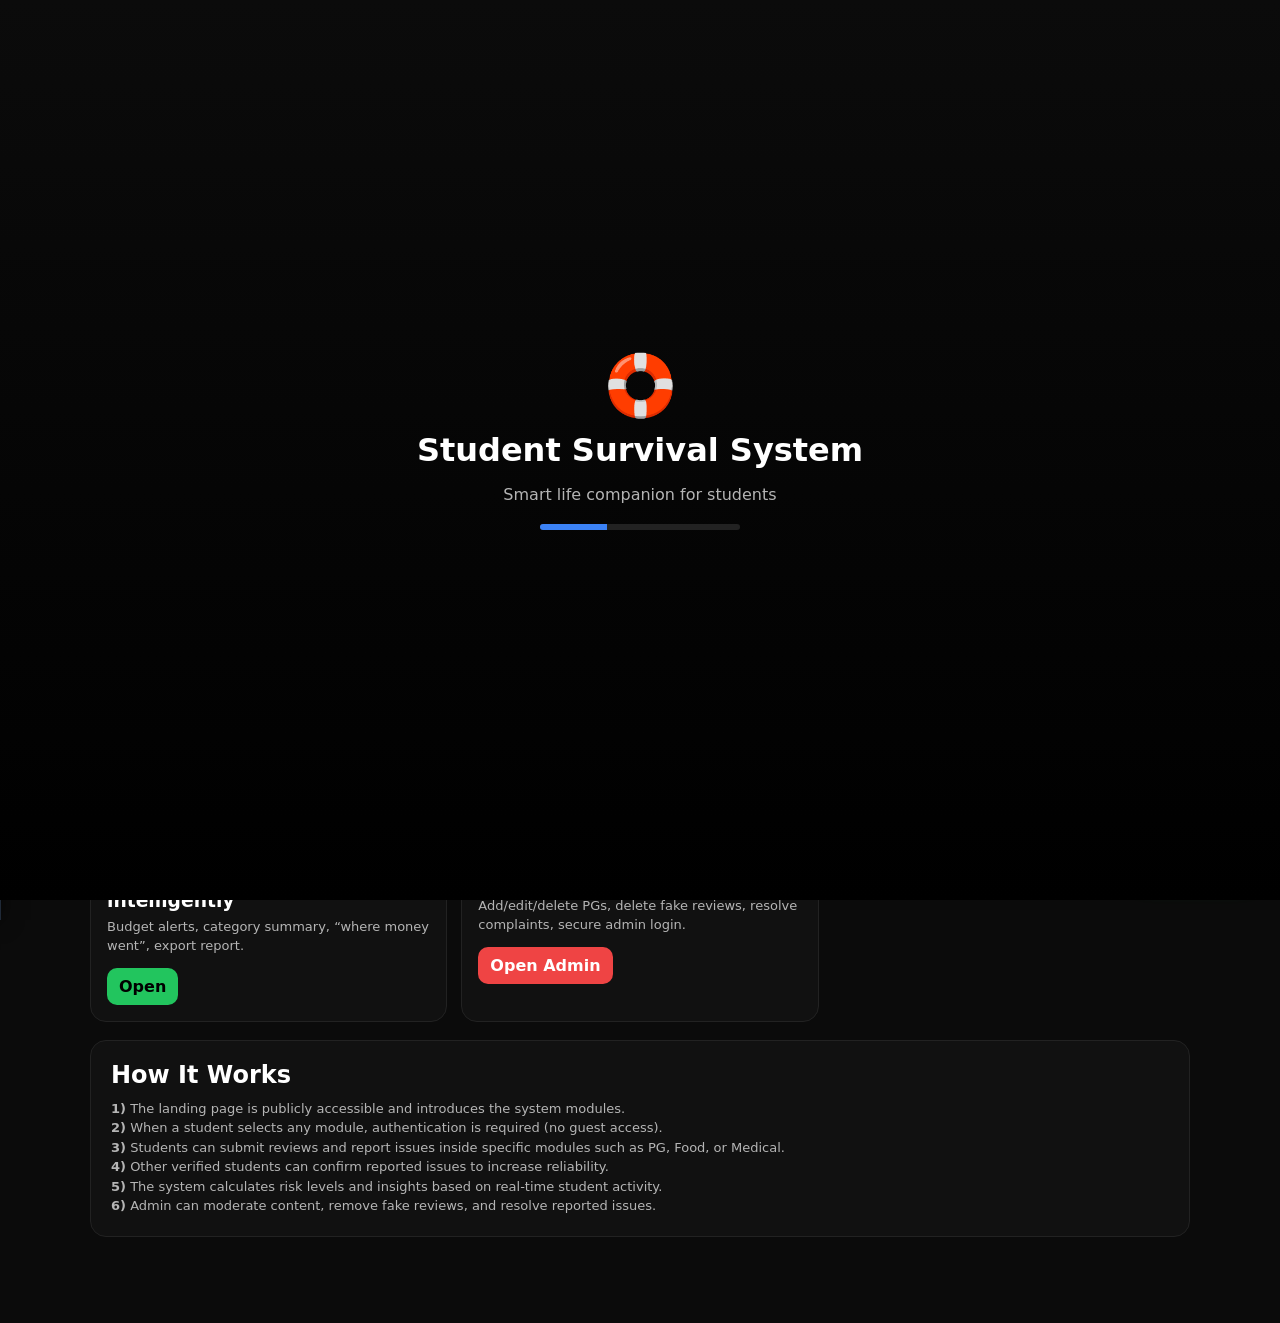
==== commit f122170f: "last commit" ====
--- a/frontend/index.html
+++ b/frontend/index.html
@@ -252,11 +252,141 @@
   color:#fff;
   align-self:flex-start;
 }
+
+/* ===== SIDEBAR ===== */
+#sidebar{
+  position:fixed;
+  top:0;
+  left:-260px;
+  width:260px;
+  height:100%;
+  background:#020617;
+  border-right:1px solid #1f2937;
+  z-index:2000;
+  transition:0.3s;
+  padding-top:20px;
+}
+
+#sidebar.active{
+  left:0;
+}
+
+#sidebar a{
+  display:block;
+  padding:12px 18px;
+  color:#fff;
+  text-decoration:none;
+  border-bottom:1px solid #111;
+}
+
+#sidebar a:hover{
+  background:#111827;
+}
+
+.sideHeader{
+  display:flex;
+  justify-content:space-between;
+  align-items:center;
+  padding:12px 18px;
+  font-weight:bold;
+  border-bottom:1px solid #222;
+}
+
+/* ===== OVERLAY ===== */
+#overlay{
+  position:fixed;
+  top:0;
+  left:0;
+  width:100%;
+  height:100%;
+  background:rgba(0,0,0,0.5);
+  display:none;
+  z-index:1500;
+}
+
+#overlay.active{
+  display:block;
+}
+.brand{
+  display:flex;
+  align-items:center;
+  gap:10px;
+  cursor:pointer;
+}
+
+.brandText{
+  line-height:1.1;
+}
+
+.short{
+  font-weight:800;
+}
+
+.full{
+  font-size:12px;
+  opacity:0.7;
+}
+
+/* optional animation */
+#brandIcon{
+  font-size:22px;
+  transition:0.3s;
+}
+/* ===== HAMBURGER ===== */
+.hamburger{
+  display:block;   /* 🔥 make visible always */
+  font-size:22px;
+  cursor:pointer;
+}
+.hamburger:hover{
+  color:#22c55e;
+}
+
+/* MOBILE */
+@media(max-width:768px){
+
+  .hamburger{
+    display:block;
+  }
+
+  .menu{
+    display:none; /* hide top menu on mobile */
+  }
+
+  .search{
+    display:none;
+  }
+}
+#sidebar{
+  transition:1s ease;
+  box-shadow:0 0 20px rgba(0,0,0,0.6);
+}
   </style>
 
 </head>
 
 <body>
+
+  <!-- 🔥 SIDEBAR -->
+<div id="sidebar" 
+     onmouseenter="openSidebar()" 
+     onmouseleave="closeSidebar()">
+  <div class="sideHeader">
+    🛟 SSS Menu
+    <span onclick="closeSidebar()" style="cursor:pointer;">✖</span>
+  </div>
+
+  <a href="#" onclick="scrollToMods();closeSidebar()">🏠 Modules</a>
+  <a href="#" onclick="goStudent('pg.html');closeSidebar()">🏠 PG / Rooms</a>
+  <a href="food.html" onclick="closeSidebar()">🍱 Food</a>
+  <a href="medical.html" onclick="closeSidebar()">🏥 Medical</a>
+  <a href="expense.html" onclick="closeSidebar()">💰 Expense</a>
+  <a href="#" onclick="goStudent('dashboard.html');closeSidebar()">📊 Dashboard</a>
+  <a href="#" onclick="scrollToHow();closeSidebar()">ℹ️ How it works</a>
+</div>
+
+<!-- OVERLAY -->
+<div id="overlay" onclick="closeSidebar()"></div>
 
   <!-- 🔥 ULTRA SPLASH SCREEN -->
 <div id="splash">
@@ -282,23 +412,37 @@
 <!-- TOP BAR -->
 <div class="topbar">
   <div class="nav">
-    <div class="brand">🛟 SSS <span style="opacity:.7;font-weight:700;">Student Survival System</span></div>
-
+    
+    <!-- BRAND -->
+    <div class="brand" 
+     onclick="handleMenuClick()" 
+     onmouseenter="openSidebar()" 
+     onmouseleave="autoCloseSidebar()">
+      <span id="brandIcon">🛟</span>
+
+      <div class="brandText">
+        <div class="short">SSS</div>
+        <div class="full">Student Survival System</div>
+      </div>
+    </div>
+
+    <!-- SEARCH -->
     <div class="search">
-      <input id="q" placeholder="Search modules (PG, Food, Medical, Expense)..." />
+      <input id="q" placeholder="Search modules..." />
       <button onclick="quickSearch()">🔍</button>
     </div>
 
+    <!-- RIGHT SIDE -->
     <div class="right">
-  <span id="studentStatus" style="opacity:.85;font-weight:700;"></span>
-
-  <button class="btn blue" id="studentLoginBtn">Student Login</button>
-
-  <button class="btn red" id="studentLogoutBtn" style="display:none;">Logout</button>
-
-  <button class="btn red" onclick="goAdmin()">Admin</button>
+      <span id="studentStatus"></span>
+
+      <button class="btn blue" id="studentLoginBtn">Student Login</button>
+      <button class="btn red" id="studentLogoutBtn" style="display:none;">Logout</button>
+      <button class="btn red" onclick="goAdmin()">Admin</button>
+    </div>
+
+  </div>
 </div>
-  </div>
 </div>
 
 <!-- MENU -->
@@ -737,6 +881,48 @@
 
   }, 600);
 }
+
+function openSidebar(){
+  document.getElementById("sidebar").classList.add("active");
+  document.getElementById("overlay").classList.add("active");
+  document.getElementById("brandIcon").textContent = "✖";
+}
+
+function autoCloseSidebar(){
+  // small delay so user can move mouse to sidebar
+  setTimeout(()=>{
+    const sidebar = document.getElementById("sidebar");
+    if(!sidebar.matches(':hover')){
+      closeSidebar();
+    }
+  }, 300);
+}
+
+function closeSidebar(){
+  document.getElementById("sidebar").classList.remove("active");
+  document.getElementById("overlay").classList.remove("active");
+
+  // 🔄 reset icon
+  document.getElementById("brandIcon").textContent = "🛟";
+}
+function handleMenuClick(){
+  const sidebar = document.getElementById("sidebar");
+  const icon = document.getElementById("brandIcon");
+
+  const isOpen = sidebar.classList.contains("active");
+
+  if(isOpen){
+    // 🔒 CLOSE
+    sidebar.classList.remove("active");
+    document.getElementById("overlay").classList.remove("active");
+    icon.textContent = "🛟";   // back to logo
+  } else {
+    // 🔓 OPEN
+    sidebar.classList.add("active");
+    document.getElementById("overlay").classList.add("active");
+    icon.textContent = "✖";   // close icon
+  }
+}
 </script>
 <!-- 🤖 AI CONTAINER -->
 <div id="aiContainer">
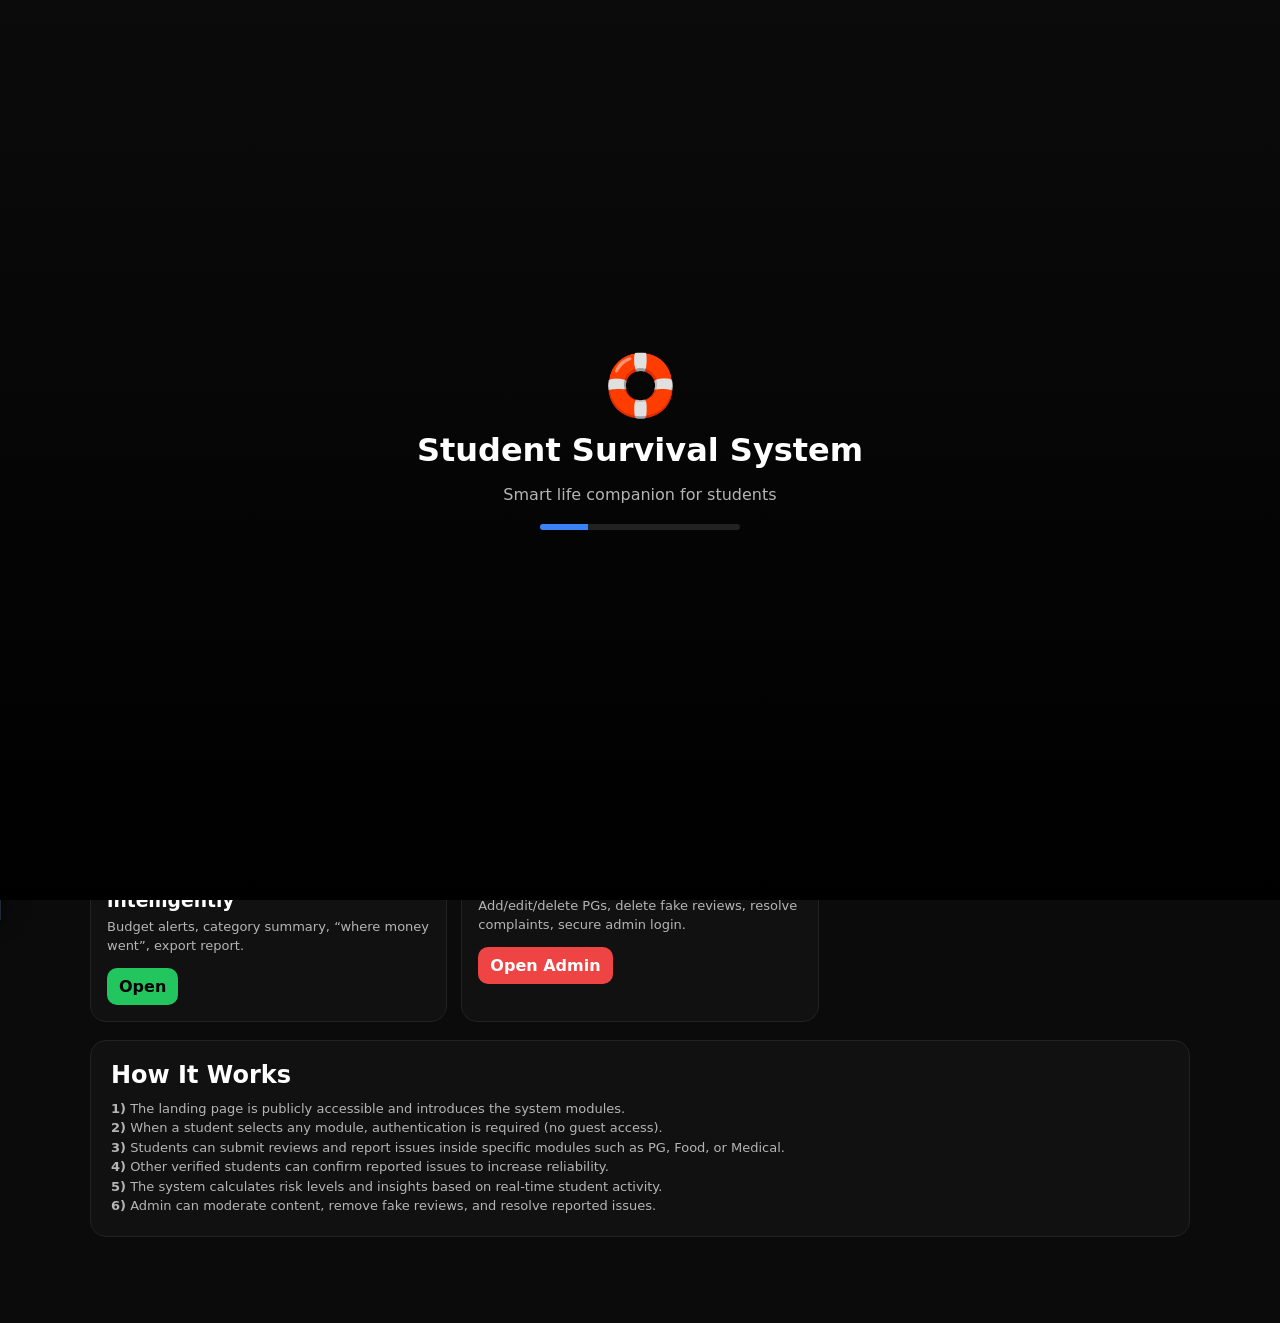
==== commit e6d481d3: "final" ====
--- a/frontend/index.html
+++ b/frontend/index.html
@@ -2,6 +2,7 @@
 <html>
 <head>
   <meta charset="UTF-8" />
+  <meta name="viewport" content="width=device-width, initial-scale=1.0">
   <title>Student Survival System (SSS)</title>
 
   
@@ -313,6 +314,10 @@
   gap:10px;
   cursor:pointer;
 }
+.brand:hover{
+  background:#111827;
+  border-radius:10px;
+}
 
 .brandText{
   line-height:1.1;
@@ -329,8 +334,13 @@
 
 /* optional animation */
 #brandIcon{
+  cursor:pointer;
   font-size:22px;
   transition:0.3s;
+}
+#brandIcon:hover{
+  transform:scale(1.2);
+  color:#22c55e;
 }
 /* ===== HAMBURGER ===== */
 .hamburger{
@@ -368,9 +378,8 @@
 <body>
 
   <!-- 🔥 SIDEBAR -->
-<div id="sidebar" 
-     onmouseenter="openSidebar()" 
-     onmouseleave="closeSidebar()">
+<div id="sidebar" >
+     
   <div class="sideHeader">
     🛟 SSS Menu
     <span onclick="closeSidebar()" style="cursor:pointer;">✖</span>
@@ -414,11 +423,9 @@
   <div class="nav">
     
     <!-- BRAND -->
-    <div class="brand" 
-     onclick="handleMenuClick()" 
-     onmouseenter="openSidebar()" 
-     onmouseleave="autoCloseSidebar()">
-      <span id="brandIcon">🛟</span>
+    <div class="brand"  >
+  
+      <span id="brandIcon" onclick="handleMenuClick()">🛟</span>
 
       <div class="brandText">
         <div class="short">SSS</div>
@@ -888,15 +895,6 @@
   document.getElementById("brandIcon").textContent = "✖";
 }
 
-function autoCloseSidebar(){
-  // small delay so user can move mouse to sidebar
-  setTimeout(()=>{
-    const sidebar = document.getElementById("sidebar");
-    if(!sidebar.matches(':hover')){
-      closeSidebar();
-    }
-  }, 300);
-}
 
 function closeSidebar(){
   document.getElementById("sidebar").classList.remove("active");
@@ -907,22 +905,42 @@
 }
 function handleMenuClick(){
   const sidebar = document.getElementById("sidebar");
+  const overlay = document.getElementById("overlay");
   const icon = document.getElementById("brandIcon");
 
-  const isOpen = sidebar.classList.contains("active");
-
-  if(isOpen){
-    // 🔒 CLOSE
-    sidebar.classList.remove("active");
-    document.getElementById("overlay").classList.remove("active");
-    icon.textContent = "🛟";   // back to logo
-  } else {
-    // 🔓 OPEN
-    sidebar.classList.add("active");
-    document.getElementById("overlay").classList.add("active");
-    icon.textContent = "✖";   // close icon
-  }
-}
+  // 📱 MOBILE → direct open
+  if(window.innerWidth <= 768){
+    sidebar.classList.toggle("active");
+    overlay.classList.toggle("active");
+    icon.textContent = sidebar.classList.contains("active") ? "✖" : "🛟";
+    return;
+  }
+
+  // 🖥️ DESKTOP → require hover first
+  if(!hoverActive){
+    return;
+  }
+
+  sidebar.classList.toggle("active");
+  overlay.classList.toggle("active");
+  icon.textContent = sidebar.classList.contains("active") ? "✖" : "🛟";
+}
+let hoverActive = false;
+
+document.addEventListener("DOMContentLoaded", ()=>{
+  const brand = document.querySelector("#brandIcon");
+
+  brand.addEventListener("mouseenter", ()=>{
+    if(window.innerWidth > 768){
+      hoverActive = true;
+    }
+  });
+
+  brand.addEventListener("mouseleave", ()=>{
+    hoverActive = false;
+  });
+});
+
 </script>
 <!-- 🤖 AI CONTAINER -->
 <div id="aiContainer">
